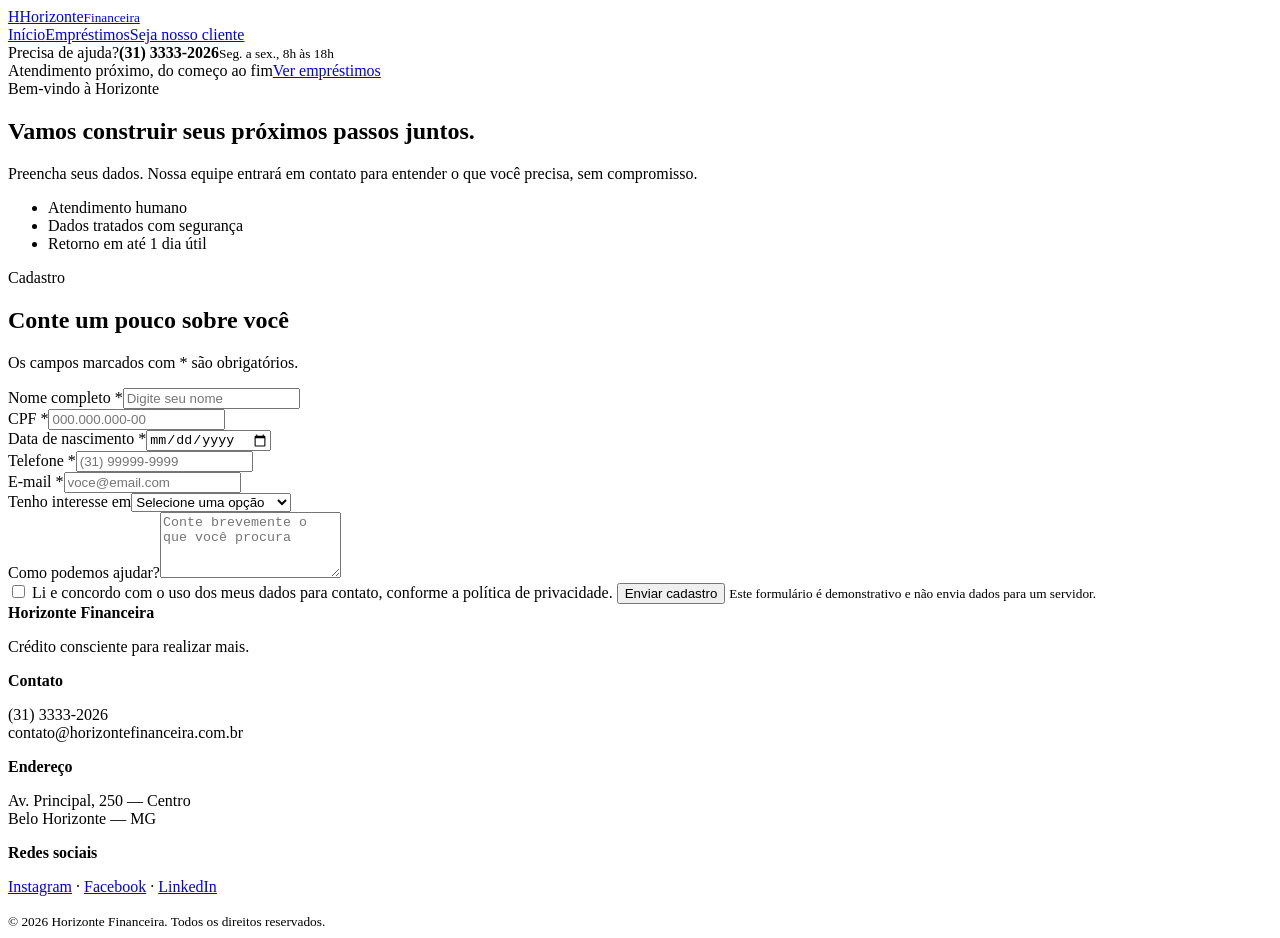
==== cliente.html @ 964c36ff "feat: cria página de cadastro de cliente" ====
<!DOCTYPE html>
<html lang="pt-BR">
<head>
  <meta charset="UTF-8">
  <meta name="viewport" content="width=device-width, initial-scale=1.0">
  <meta name="description" content="Cadastre-se para receber atendimento da Horizonte Financeira.">
  <title>Horizonte Financeira | Seja nosso cliente</title>
  <link rel="stylesheet" href="css/style.css">
</head>
<body>
  <aside class="sidebar">
    <a class="logo" href="index.html"><span class="logo-mark">H</span><span>Horizonte<small>Financeira</small></span></a>
    <nav aria-label="Menu principal">
      <a href="index.html">Início</a><a href="emprestimos.html">Empréstimos</a><a class="active" href="cliente.html">Seja nosso cliente</a>
    </nav>
    <div class="sidebar-help"><span>Precisa de ajuda?</span><strong>(31) 3333-2026</strong><small>Seg. a sex., 8h às 18h</small></div>
  </aside>

  <div class="page">
    <header class="topbar"><span>Atendimento próximo, do começo ao fim</span><a class="outline-button" href="emprestimos.html">Ver empréstimos</a></header>
    <main>
      <section class="signup">
        <div class="signup-visual">
          <div class="visual-card">
            <span class="eyebrow light">Bem-vindo à Horizonte</span>
            <h1>Vamos construir seus próximos passos juntos.</h1>
            <p>Preencha seus dados. Nossa equipe entrará em contato para entender o que você precisa, sem compromisso.</p>
            <div class="person-illustration" aria-label="Ilustração de atendimento financeiro">
              <span class="sun"></span><span class="desk"></span><span class="person"></span><span class="plant"></span>
            </div>
            <ul class="check-list"><li>Atendimento humano</li><li>Dados tratados com segurança</li><li>Retorno em até 1 dia útil</li></ul>
          </div>
        </div>

        <div class="form-area">
          <span class="eyebrow">Cadastro</span><h2>Conte um pouco sobre você</h2><p>Os campos marcados com * são obrigatórios.</p>
          <form class="client-form" action="#" method="post">
            <div class="field full"><label for="nome">Nome completo *</label><input id="nome" name="nome" type="text" placeholder="Digite seu nome" required autocomplete="name"></div>
            <div class="field"><label for="cpf">CPF *</label><input id="cpf" name="cpf" type="text" placeholder="000.000.000-00" required inputmode="numeric"></div>
            <div class="field"><label for="nascimento">Data de nascimento *</label><input id="nascimento" name="nascimento" type="date" required></div>
            <div class="field"><label for="telefone">Telefone *</label><input id="telefone" name="telefone" type="tel" placeholder="(31) 99999-9999" required autocomplete="tel"></div>
            <div class="field"><label for="email">E-mail *</label><input id="email" name="email" type="email" placeholder="voce@email.com" required autocomplete="email"></div>
            <div class="field full"><label for="interesse">Tenho interesse em</label><select id="interesse" name="interesse"><option value="">Selecione uma opção</option><option>Empréstimo pessoal</option><option>Crédito consignado</option><option>Organização financeira</option></select></div>
            <div class="field full"><label for="mensagem">Como podemos ajudar?</label><textarea id="mensagem" name="mensagem" rows="4" placeholder="Conte brevemente o que você procura"></textarea></div>
            <label class="consent full"><input type="checkbox" required> <span>Li e concordo com o uso dos meus dados para contato, conforme a política de privacidade.</span></label>
            <button class="button full-button full" type="submit">Enviar cadastro</button>
            <small class="form-note full">Este formulário é demonstrativo e não envia dados para um servidor.</small>
          </form>
        </div>
      </section>
    </main>
    <footer>
      <div><strong>Horizonte Financeira</strong><p>Crédito consciente para realizar mais.</p></div>
      <div><strong>Contato</strong><p>(31) 3333-2026<br>contato@horizontefinanceira.com.br</p></div>
      <div><strong>Endereço</strong><p>Av. Principal, 250 — Centro<br>Belo Horizonte — MG</p></div>
      <div><strong>Redes sociais</strong><p><a href="#">Instagram</a> · <a href="#">Facebook</a> · <a href="#">LinkedIn</a></p></div>
      <small>© 2026 Horizonte Financeira. Todos os direitos reservados.</small>
    </footer>
  </div>
</body>
</html>
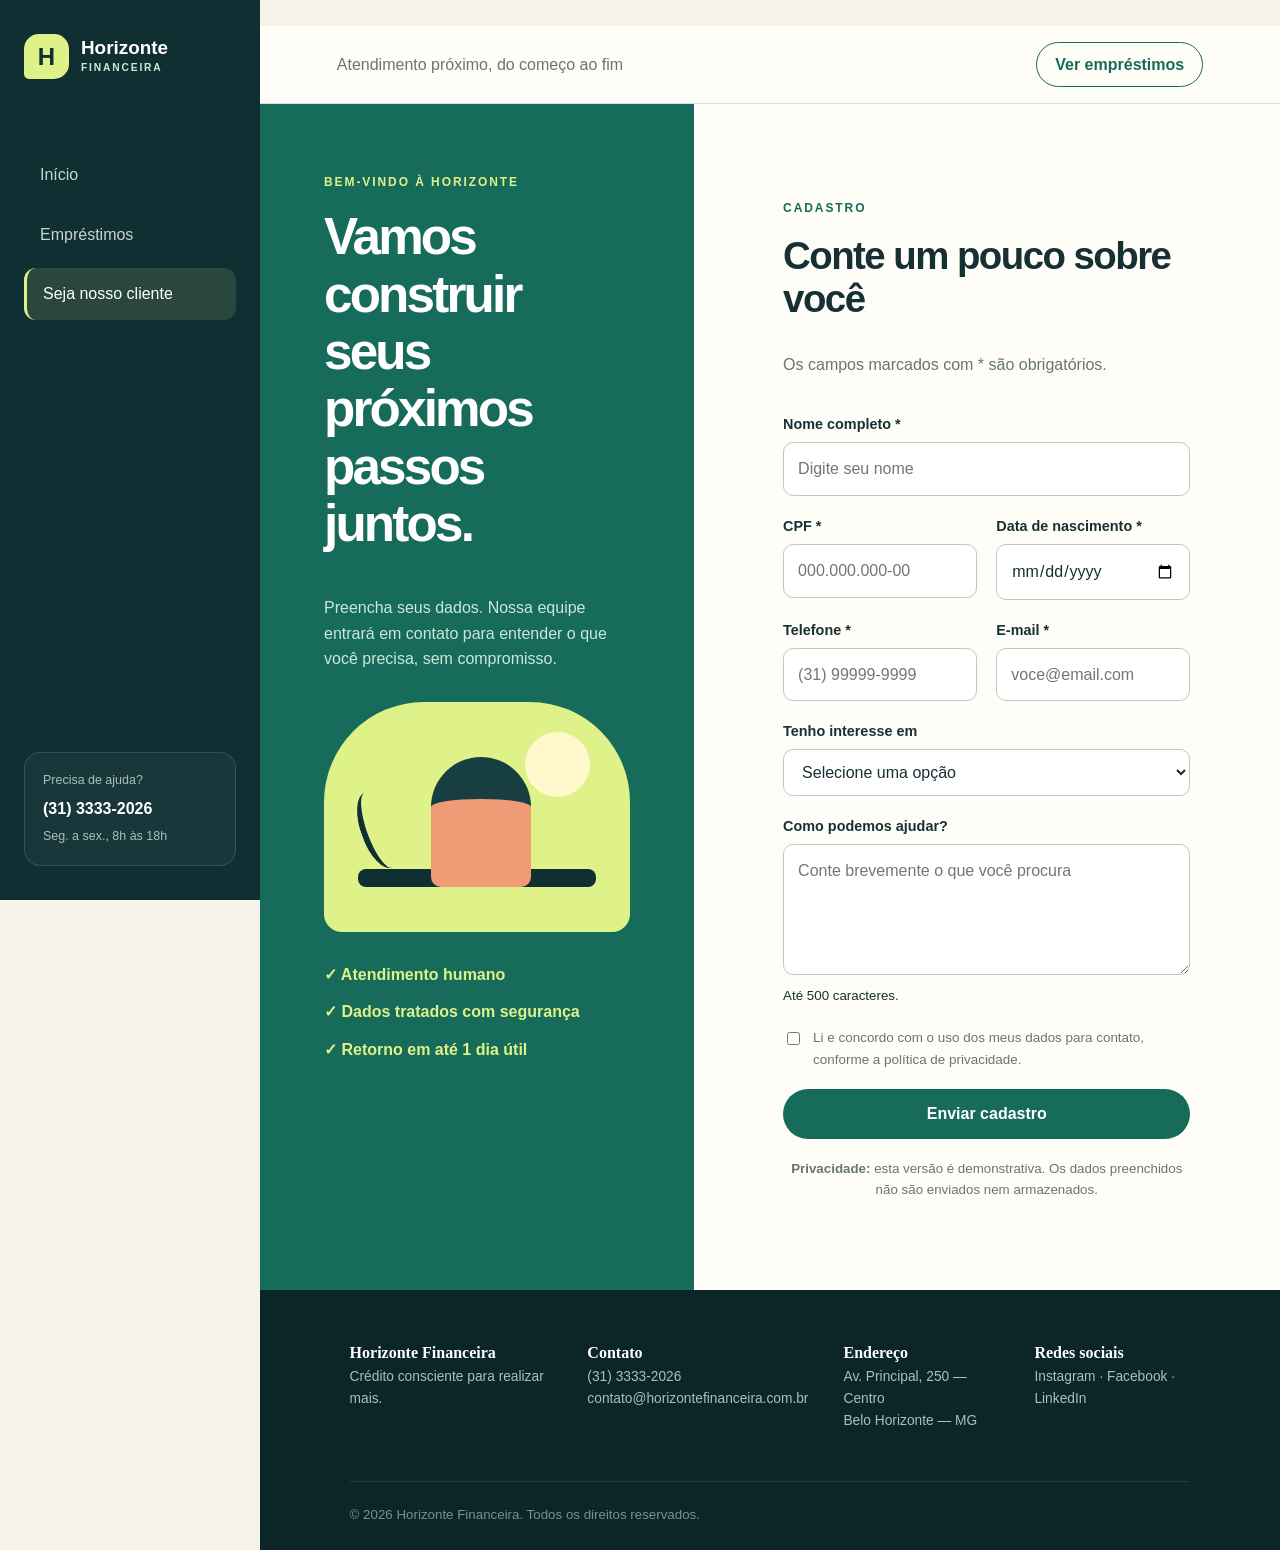
==== commit a17d8692: "refactor: melhora validação e privacidade do cadastro" ====
--- a/cliente.html
+++ b/cliente.html
@@ -3,22 +3,25 @@
 <head>
   <meta charset="UTF-8">
   <meta name="viewport" content="width=device-width, initial-scale=1.0">
+  <meta name="referrer" content="strict-origin-when-cross-origin">
+  <meta http-equiv="Content-Security-Policy" content="default-src 'self'; style-src 'self'; img-src 'self' data:; font-src 'self'; object-src 'none'; base-uri 'self'; form-action 'self'; frame-ancestors 'none'; upgrade-insecure-requests">
   <meta name="description" content="Cadastre-se para receber atendimento da Horizonte Financeira.">
   <title>Horizonte Financeira | Seja nosso cliente</title>
   <link rel="stylesheet" href="css/style.css">
 </head>
 <body>
+  <a class="skip-link" href="#conteudo">Pular para o conteúdo</a>
   <aside class="sidebar">
     <a class="logo" href="index.html"><span class="logo-mark">H</span><span>Horizonte<small>Financeira</small></span></a>
     <nav aria-label="Menu principal">
-      <a href="index.html">Início</a><a href="emprestimos.html">Empréstimos</a><a class="active" href="cliente.html">Seja nosso cliente</a>
+      <a href="index.html">Início</a><a href="emprestimos.html">Empréstimos</a><a class="active" href="cliente.html" aria-current="page">Seja nosso cliente</a>
     </nav>
     <div class="sidebar-help"><span>Precisa de ajuda?</span><strong>(31) 3333-2026</strong><small>Seg. a sex., 8h às 18h</small></div>
   </aside>
 
   <div class="page">
     <header class="topbar"><span>Atendimento próximo, do começo ao fim</span><a class="outline-button" href="emprestimos.html">Ver empréstimos</a></header>
-    <main>
+    <main id="conteudo">
       <section class="signup">
         <div class="signup-visual">
           <div class="visual-card">
@@ -36,15 +39,15 @@
           <span class="eyebrow">Cadastro</span><h2>Conte um pouco sobre você</h2><p>Os campos marcados com * são obrigatórios.</p>
           <form class="client-form" action="#" method="post">
             <div class="field full"><label for="nome">Nome completo *</label><input id="nome" name="nome" type="text" placeholder="Digite seu nome" required autocomplete="name"></div>
-            <div class="field"><label for="cpf">CPF *</label><input id="cpf" name="cpf" type="text" placeholder="000.000.000-00" required inputmode="numeric"></div>
+            <div class="field"><label for="cpf">CPF *</label><input id="cpf" name="cpf" type="text" placeholder="000.000.000-00" required inputmode="numeric" autocomplete="off" maxlength="14" pattern="\d{3}\.\d{3}\.\d{3}-\d{2}" title="Informe o CPF no formato 000.000.000-00"></div>
             <div class="field"><label for="nascimento">Data de nascimento *</label><input id="nascimento" name="nascimento" type="date" required></div>
-            <div class="field"><label for="telefone">Telefone *</label><input id="telefone" name="telefone" type="tel" placeholder="(31) 99999-9999" required autocomplete="tel"></div>
+            <div class="field"><label for="telefone">Telefone *</label><input id="telefone" name="telefone" type="tel" placeholder="(31) 99999-9999" required autocomplete="tel" inputmode="tel" maxlength="15" pattern="\(\d{2}\)\s?\d{4,5}-\d{4}" title="Informe o telefone com DDD"></div>
             <div class="field"><label for="email">E-mail *</label><input id="email" name="email" type="email" placeholder="voce@email.com" required autocomplete="email"></div>
-            <div class="field full"><label for="interesse">Tenho interesse em</label><select id="interesse" name="interesse"><option value="">Selecione uma opção</option><option>Empréstimo pessoal</option><option>Crédito consignado</option><option>Organização financeira</option></select></div>
-            <div class="field full"><label for="mensagem">Como podemos ajudar?</label><textarea id="mensagem" name="mensagem" rows="4" placeholder="Conte brevemente o que você procura"></textarea></div>
+            <div class="field full"><label for="interesse">Tenho interesse em</label><select id="interesse" name="interesse"><option value="" selected disabled>Selecione uma opção</option><option>Empréstimo pessoal</option><option>Crédito consignado</option><option>Organização financeira</option></select></div>
+            <div class="field full"><label for="mensagem">Como podemos ajudar?</label><textarea id="mensagem" name="mensagem" rows="4" maxlength="500" placeholder="Conte brevemente o que você procura"></textarea><small class="helper-text">Até 500 caracteres.</small></div>
             <label class="consent full"><input type="checkbox" required> <span>Li e concordo com o uso dos meus dados para contato, conforme a política de privacidade.</span></label>
             <button class="button full-button full" type="submit">Enviar cadastro</button>
-            <small class="form-note full">Este formulário é demonstrativo e não envia dados para um servidor.</small>
+            <small class="form-note full"><strong>Privacidade:</strong> esta versão é demonstrativa. Os dados preenchidos não são enviados nem armazenados.</small>
           </form>
         </div>
       </section>
@@ -53,7 +56,7 @@
       <div><strong>Horizonte Financeira</strong><p>Crédito consciente para realizar mais.</p></div>
       <div><strong>Contato</strong><p>(31) 3333-2026<br>contato@horizontefinanceira.com.br</p></div>
       <div><strong>Endereço</strong><p>Av. Principal, 250 — Centro<br>Belo Horizonte — MG</p></div>
-      <div><strong>Redes sociais</strong><p><a href="#">Instagram</a> · <a href="#">Facebook</a> · <a href="#">LinkedIn</a></p></div>
+      <div><strong>Redes sociais</strong><p><span>Instagram</span> · <span>Facebook</span> · <span>LinkedIn</span></p></div>
       <small>© 2026 Horizonte Financeira. Todos os direitos reservados.</small>
     </footer>
   </div>
--- a/css/style.css
+++ b/css/style.css
@@ -0,0 +1,157 @@
+@import url('https://fonts.googleapis.com/css2?family=DM+Sans:wght@400;500;600;700&family=Manrope:wght@600;700;800&display=swap');
+
+:root {
+  --navy: #102f32;
+  --navy-2: #173f42;
+  --green: #176b5b;
+  --mint: #cce8da;
+  --lime: #dff28a;
+  --cream: #f6f3eb;
+  --paper: #fffdf8;
+  --ink: #173033;
+  --muted: #667675;
+  --line: #d8ded9;
+  --shadow: 0 18px 50px rgba(16, 47, 50, .12);
+  --radius: 22px;
+}
+
+* { box-sizing: border-box; }
+html { scroll-behavior: smooth; }
+body { margin: 0; background: var(--cream); color: var(--ink); font-family: "DM Sans", Arial, sans-serif; line-height: 1.6; }
+a { color: inherit; text-decoration: none; }
+h1, h2, h3, p { margin-top: 0; }
+h1, h2, h3 { font-family: "Manrope", Arial, sans-serif; line-height: 1.12; }
+h1 { font-size: clamp(2.6rem, 5vw, 5.2rem); letter-spacing: -.055em; }
+h2 { font-size: clamp(2rem, 3vw, 3.2rem); letter-spacing: -.04em; }
+h3 { font-size: 1.3rem; }
+button, input, select, textarea { font: inherit; }
+
+.sidebar {
+  position: fixed; inset: 0 auto 0 0; width: 260px; z-index: 10;
+  display: flex; flex-direction: column; padding: 34px 24px; color: white;
+  background: var(--navy);
+}
+.logo { display: flex; align-items: center; gap: 12px; font: 800 1.18rem/1 "Manrope", sans-serif; margin-bottom: 70px; }
+.logo small { display: block; margin-top: 5px; color: var(--mint); font: 600 .64rem/1 "DM Sans", sans-serif; letter-spacing: .18em; text-transform: uppercase; }
+.logo-mark { display: grid; place-items: center; width: 45px; height: 45px; background: var(--lime); color: var(--navy); border-radius: 15px 15px 15px 5px; font-size: 1.5rem; }
+.sidebar nav { display: grid; gap: 8px; }
+.sidebar nav a { padding: 13px 16px; border-radius: 12px; color: #c7d5d2; transition: .2s; }
+.sidebar nav a:hover, .sidebar nav a.active { background: rgba(223,242,138,.12); color: white; }
+.sidebar nav a.active { border-left: 3px solid var(--lime); }
+.sidebar-help { margin-top: auto; padding: 18px; border: 1px solid rgba(255,255,255,.12); border-radius: 16px; background: rgba(255,255,255,.04); }
+.sidebar-help span, .sidebar-help small { display: block; color: #a9c0bb; font-size: .78rem; }
+.sidebar-help strong { display: block; margin: 5px 0; }
+
+.page { margin-left: 260px; min-height: 100vh; }
+.topbar { min-height: 76px; padding: 16px 6vw; display: flex; align-items: center; justify-content: space-between; gap: 20px; background: var(--paper); border-bottom: 1px solid var(--line); color: var(--muted); }
+.outline-button { padding: 9px 18px; border: 1px solid var(--green); border-radius: 999px; color: var(--green); font-weight: 700; }
+.button { display: inline-flex; justify-content: center; align-items: center; min-height: 50px; padding: 0 24px; border: 0; border-radius: 999px; cursor: pointer; background: var(--green); color: white; font-weight: 700; transition: transform .2s, box-shadow .2s; }
+.button:hover { transform: translateY(-2px); box-shadow: 0 10px 25px rgba(23,107,91,.2); }
+.button-light { background: var(--lime); color: var(--navy); }
+.text-link { color: var(--green); font-weight: 700; }
+.eyebrow { display: inline-block; margin-bottom: 16px; color: var(--green); font-size: .75rem; font-weight: 800; letter-spacing: .16em; text-transform: uppercase; }
+.eyebrow.light { color: var(--lime); }
+.tag { display: inline-block; padding: 5px 10px; border-radius: 999px; background: var(--lime); color: var(--navy); font-size: .72rem; font-weight: 800; text-transform: uppercase; }
+.tag-light { background: rgba(255,255,255,.12); color: var(--lime); }
+.section { padding: 100px 7vw; }
+
+.hero { min-height: calc(100vh - 76px); padding: 8vw 7vw; display: grid; grid-template-columns: 1.4fr .7fr; gap: 7vw; align-items: center; background: linear-gradient(120deg, var(--paper) 0 64%, var(--mint) 64%); }
+.hero-content { max-width: 770px; }
+.hero h1 { max-width: 720px; margin-bottom: 24px; }
+.hero p { max-width: 620px; color: var(--muted); font-size: 1.14rem; }
+.actions { display: flex; align-items: center; gap: 25px; margin: 34px 0; }
+.trust-row { display: flex; flex-wrap: wrap; gap: 20px; color: var(--green); font-size: .88rem; font-weight: 600; }
+.offer-card { position: relative; padding: 34px; border-radius: 30px 30px 30px 8px; background: var(--navy); color: white; box-shadow: var(--shadow); transform: rotate(2deg); }
+.offer-card .offer-icon { margin: 45px 0 24px; color: var(--lime); font: 800 5rem/1 "Manrope"; }
+.offer-card p { margin-bottom: 4px; color: var(--mint); }
+.offer-card strong { display: block; font: 700 1.7rem "Manrope"; }
+.offer-card > span:not(.tag) { display: block; margin: 8px 0 28px; color: #a9c0bb; }
+.offer-card a { border-bottom: 1px solid var(--lime); color: var(--lime); font-weight: 700; }
+
+.section-heading { display: flex; justify-content: space-between; align-items: end; gap: 50px; margin-bottom: 45px; }
+.section-heading h2 { margin-bottom: 0; }
+.section-heading > p { max-width: 480px; color: var(--muted); }
+.card-grid { display: grid; grid-template-columns: repeat(3, 1fr); gap: 22px; }
+.service-card { position: relative; min-height: 340px; padding: 32px; border: 1px solid var(--line); border-radius: var(--radius); background: var(--paper); }
+.service-card.featured { background: var(--mint); border-color: transparent; transform: translateY(-12px); }
+.card-number { position: absolute; right: 25px; top: 20px; color: #a9b8b4; font: 700 .8rem "Manrope"; }
+.service-icon { display: grid; place-items: center; width: 56px; height: 56px; margin-bottom: 55px; border-radius: 18px; background: var(--navy); color: var(--lime); font-weight: 800; }
+.service-card p { min-height: 76px; color: var(--muted); }
+.service-card a { color: var(--green); font-weight: 700; }
+.cta-strip { margin: 0 7vw 90px; padding: 50px; display: flex; justify-content: space-between; align-items: center; gap: 30px; border-radius: 30px 30px 8px; background: var(--green); color: white; }
+.cta-strip h2 { margin-bottom: 0; font-size: clamp(1.7rem, 3vw, 2.7rem); }
+.cta-strip p { margin: 8px 0 0; color: var(--mint); }
+
+.page-hero { padding: 100px 7vw 85px; background: var(--paper); }
+.page-hero h1 { max-width: 900px; font-size: clamp(2.7rem, 5vw, 4.8rem); }
+.page-hero p { max-width: 700px; color: var(--muted); font-size: 1.1rem; }
+.loan-options { display: grid; grid-template-columns: 1fr 1fr; gap: 25px; }
+.loan-card { min-height: 410px; padding: 40px; display: flex; flex-direction: column; justify-content: space-between; border-radius: var(--radius); background: var(--paper); box-shadow: var(--shadow); }
+.loan-card.dark { background: var(--navy); color: white; }
+.loan-card h2 { margin: 22px 0 15px; font-size: 2.3rem; }
+.loan-card p, .loan-card li { color: var(--muted); }
+.loan-card.dark p, .loan-card.dark li { color: #b9cac6; }
+.loan-card ul { padding-left: 20px; }
+.light-link { color: var(--lime); }
+.simulator { display: grid; grid-template-columns: .8fr 1.2fr; gap: 8vw; align-items: center; background: var(--mint); }
+.simulator-copy p { color: #536b67; }
+.notice { margin-top: 28px; padding: 15px; border-left: 3px solid var(--green); background: rgba(255,255,255,.5); font-size: .88rem; }
+.simulator-box { padding: 36px; border-radius: var(--radius); background: var(--paper); box-shadow: var(--shadow); }
+.simulator-box label { display: block; margin: 17px 0 7px; font-weight: 700; }
+select, input, textarea { width: 100%; padding: 13px 14px; border: 1px solid #bdc9c5; border-radius: 10px; background: white; color: var(--ink); outline: none; }
+select:focus, input:focus, textarea:focus { border-color: var(--green); box-shadow: 0 0 0 3px rgba(23,107,91,.12); }
+input[type="range"] { padding: 0; accent-color: var(--green); }
+.range-labels { display: flex; justify-content: space-between; align-items: baseline; margin-bottom: 10px; }
+.range-labels strong { font-size: 1.4rem; }.range-labels span { color: var(--muted); font-size: .75rem; }
+.result { margin: 25px 0; padding: 22px; border-radius: 15px; background: var(--navy); color: white; }
+.result span, .result small { display: block; color: #acc2bd; }.result strong { display: block; color: var(--lime); font: 800 2rem "Manrope"; }
+.full-button { width: 100%; }
+.faq-list { max-width: 900px; }
+details { border-top: 1px solid var(--line); }
+details:last-child { border-bottom: 1px solid var(--line); }
+summary { padding: 22px 5px; cursor: pointer; list-style: none; font-weight: 700; }
+summary::after { content: "+"; float: right; color: var(--green); font-size: 1.4rem; }
+details[open] summary::after { content: "−"; }
+details p { padding: 0 35px 22px 5px; color: var(--muted); }
+
+.signup { display: grid; grid-template-columns: .85fr 1.15fr; min-height: calc(100vh - 76px); }
+.signup-visual { padding: 5vw; background: var(--green); color: white; }
+.visual-card { position: sticky; top: 110px; }
+.signup-visual h1 { font-size: clamp(2.4rem, 4vw, 4rem); }
+.signup-visual p { color: var(--mint); }
+.person-illustration { position: relative; height: 230px; margin: 30px 0; overflow: hidden; border-radius: 100px 100px 18px 18px; background: var(--lime); }
+.sun { position: absolute; width: 65px; height: 65px; top: 30px; right: 40px; border-radius: 50%; background: #fff8cc; }
+.desk { position: absolute; width: 78%; height: 18px; left: 11%; bottom: 45px; background: var(--navy); border-radius: 8px; }
+.person { position: absolute; width: 100px; height: 130px; left: 35%; bottom: 45px; border-radius: 50px 50px 10px 10px; background: #ef9c76; border-top: 42px solid var(--navy-2); }
+.plant { position: absolute; width: 35px; height: 80px; left: 12%; bottom: 62px; border-left: 6px solid var(--navy); border-radius: 50%; transform: rotate(-20deg); }
+.check-list { display: flex; flex-wrap: wrap; gap: 12px 28px; padding: 0; list-style: none; color: var(--lime); font-weight: 600; }
+.check-list li::before { content: "✓ "; }
+.form-area { padding: 7vw; background: var(--paper); }
+.form-area > p { color: var(--muted); }
+.client-form { display: grid; grid-template-columns: 1fr 1fr; gap: 19px; margin-top: 36px; }
+.field label { display: block; margin-bottom: 6px; font-weight: 700; font-size: .9rem; }
+.full { grid-column: 1 / -1; }
+.consent { display: flex; gap: 10px; align-items: flex-start; color: var(--muted); font-size: .84rem; }
+.consent input { width: auto; margin-top: 5px; accent-color: var(--green); }
+.form-note { text-align: center; color: var(--muted); }
+
+footer { padding: 50px 7vw 25px; display: grid; grid-template-columns: 1.3fr repeat(3, 1fr); gap: 35px; background: #0b2528; color: white; }
+footer strong { font-family: "Manrope"; }
+footer p, footer a { color: #a9c0bb; font-size: .86rem; }
+footer small { grid-column: 1 / -1; padding-top: 22px; border-top: 1px solid rgba(255,255,255,.1); color: #79928d; }
+
+@media (max-width: 980px) {
+  .sidebar { position: static; width: 100%; min-height: auto; padding: 18px 5vw; flex-direction: row; align-items: center; gap: 25px; }
+  .logo { margin: 0 auto 0 0; }.sidebar nav { display: flex; }.sidebar-help { display: none; }
+  .page { margin-left: 0; }.hero { grid-template-columns: 1fr; background: var(--paper); }.offer-card { max-width: 430px; transform: none; }
+  .card-grid { grid-template-columns: 1fr; }.service-card.featured { transform: none; }
+  .simulator, .signup { grid-template-columns: 1fr; }.visual-card { position: static; }
+  footer { grid-template-columns: 1fr 1fr; }
+}
+@media (max-width: 650px) {
+  .sidebar { align-items: flex-start; flex-direction: column; }.sidebar nav { width: 100%; overflow-x: auto; }.sidebar nav a { white-space: nowrap; padding: 10px; font-size: .85rem; }
+  .topbar { display: none; }.section, .page-hero, .hero, .form-area, .signup-visual { padding: 65px 6vw; }
+  .hero { min-height: auto; }.hero h1 { font-size: 2.7rem; }.actions, .section-heading, .cta-strip { align-items: flex-start; flex-direction: column; }
+  .loan-options { grid-template-columns: 1fr; }.client-form { grid-template-columns: 1fr; }.field, .full { grid-column: 1; }
+  .cta-strip { margin: 0 5vw 60px; padding: 35px; } footer { grid-template-columns: 1fr; } footer small { grid-column: 1; }
+}
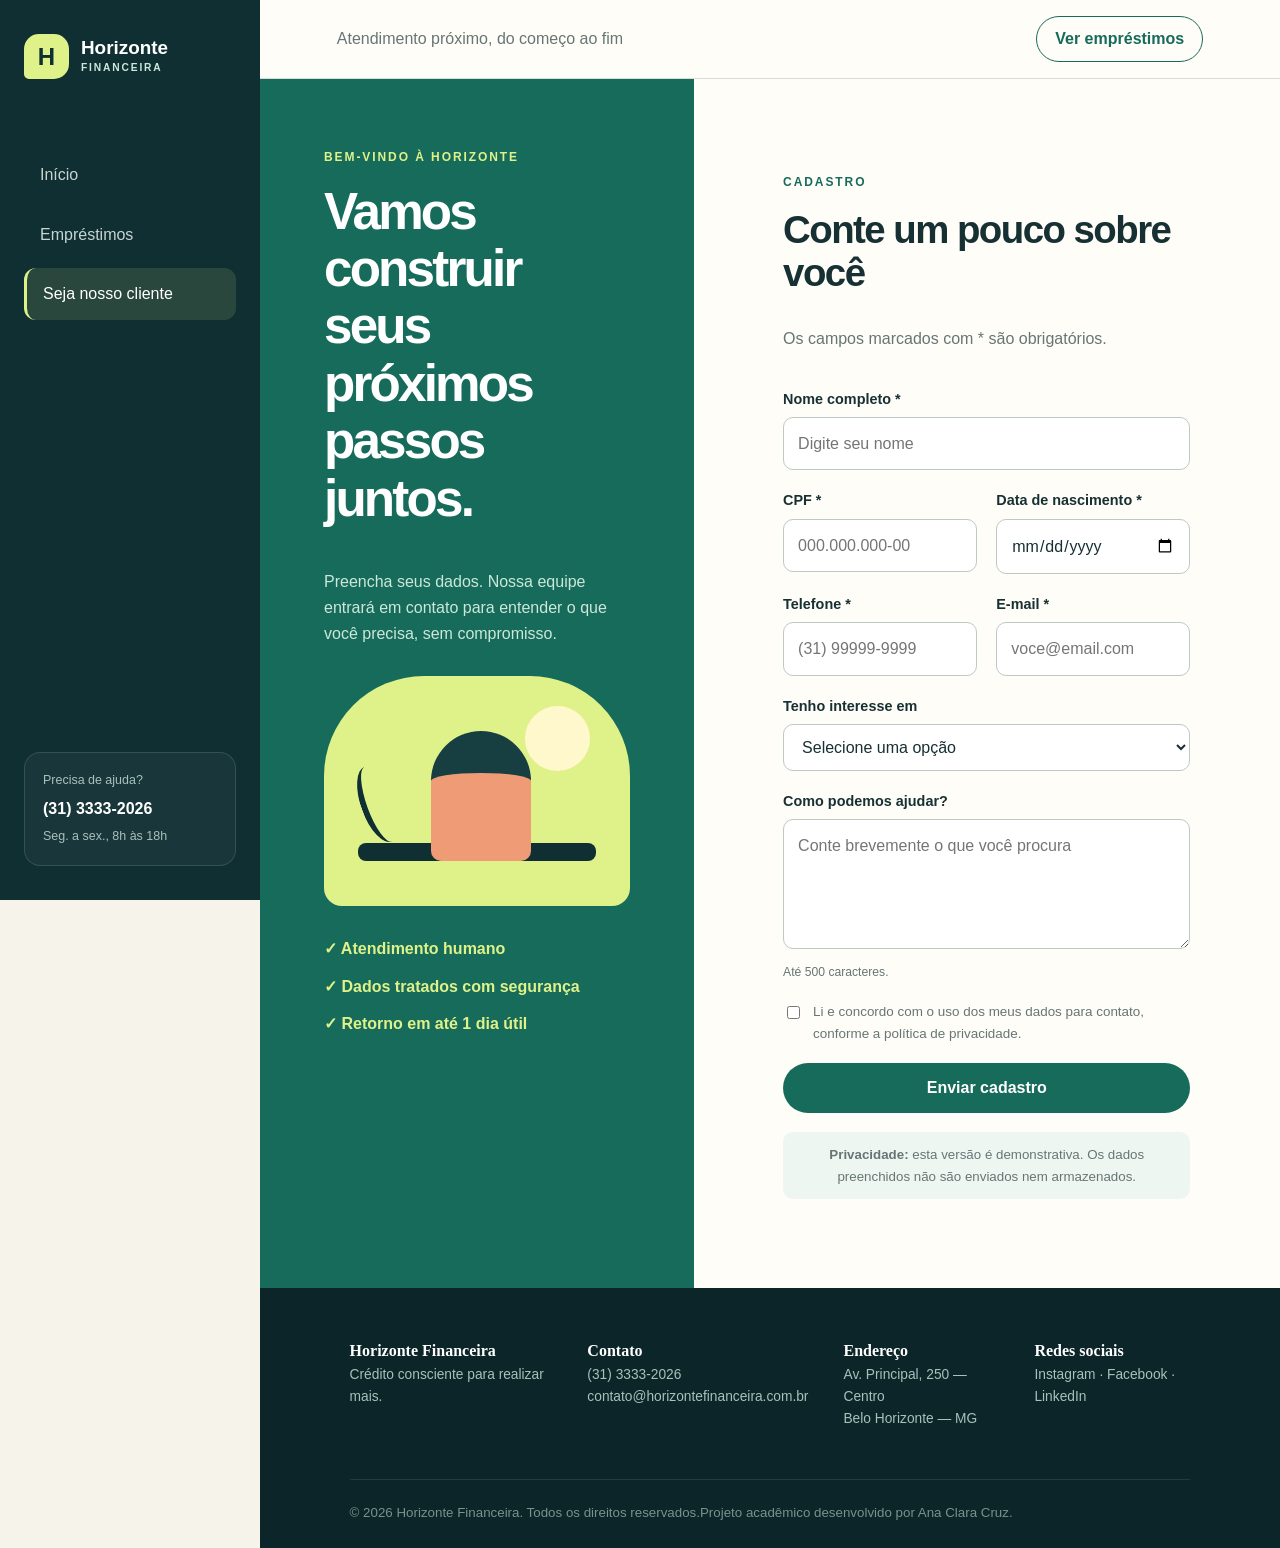
==== commit 8fae5a6e: "refactor: adiociona personalização e melhora identificação" ====
--- a/cliente.html
+++ b/cliente.html
@@ -6,6 +6,8 @@
   <meta name="referrer" content="strict-origin-when-cross-origin">
   <meta http-equiv="Content-Security-Policy" content="default-src 'self'; style-src 'self'; img-src 'self' data:; font-src 'self'; object-src 'none'; base-uri 'self'; form-action 'self'; frame-ancestors 'none'; upgrade-insecure-requests">
   <meta name="description" content="Cadastre-se para receber atendimento da Horizonte Financeira.">
+  <meta name="author" content="Ana Clara Cruz">
+  
   <title>Horizonte Financeira | Seja nosso cliente</title>
   <link rel="stylesheet" href="css/style.css">
 </head>
@@ -57,7 +59,8 @@
       <div><strong>Contato</strong><p>(31) 3333-2026<br>contato@horizontefinanceira.com.br</p></div>
       <div><strong>Endereço</strong><p>Av. Principal, 250 — Centro<br>Belo Horizonte — MG</p></div>
       <div><strong>Redes sociais</strong><p><span>Instagram</span> · <span>Facebook</span> · <span>LinkedIn</span></p></div>
-      <small>© 2026 Horizonte Financeira. Todos os direitos reservados.</small>
+      <small>© 2026 Horizonte Financeira. Todos os direitos reservados.Projeto acadêmico desenvolvido por Ana Clara Cruz.</small>
+      
     </footer>
   </div>
 </body>
--- a/css/style.css
+++ b/css/style.css
@@ -1,5 +1,3 @@
-@import url('https://fonts.googleapis.com/css2?family=DM+Sans:wght@400;500;600;700&family=Manrope:wght@600;700;800&display=swap');
-
 :root {
   --navy: #102f32;
   --navy-2: #173f42;
@@ -17,10 +15,13 @@
 
 * { box-sizing: border-box; }
 html { scroll-behavior: smooth; }
-body { margin: 0; background: var(--cream); color: var(--ink); font-family: "DM Sans", Arial, sans-serif; line-height: 1.6; }
+body { margin: 0; background: var(--cream); color: var(--ink); font-family: Inter, "Segoe UI", Arial, sans-serif; line-height: 1.6; }
 a { color: inherit; text-decoration: none; }
+.skip-link { position: fixed; left: 16px; top: -60px; z-index: 100; padding: 10px 16px; border-radius: 8px; background: var(--lime); color: var(--navy); font-weight: 800; }
+.skip-link:focus { top: 16px; }
+:focus-visible { outline: 3px solid #e3b341; outline-offset: 3px; }
 h1, h2, h3, p { margin-top: 0; }
-h1, h2, h3 { font-family: "Manrope", Arial, sans-serif; line-height: 1.12; }
+h1, h2, h3 { font-family: Inter, "Segoe UI", Arial, sans-serif; line-height: 1.12; }
 h1 { font-size: clamp(2.6rem, 5vw, 5.2rem); letter-spacing: -.055em; }
 h2 { font-size: clamp(2rem, 3vw, 3.2rem); letter-spacing: -.04em; }
 h3 { font-size: 1.3rem; }
@@ -31,8 +32,8 @@
   display: flex; flex-direction: column; padding: 34px 24px; color: white;
   background: var(--navy);
 }
-.logo { display: flex; align-items: center; gap: 12px; font: 800 1.18rem/1 "Manrope", sans-serif; margin-bottom: 70px; }
-.logo small { display: block; margin-top: 5px; color: var(--mint); font: 600 .64rem/1 "DM Sans", sans-serif; letter-spacing: .18em; text-transform: uppercase; }
+.logo { display: flex; align-items: center; gap: 12px; font: 800 1.18rem/1 Inter, "Segoe UI", Arial, sans-serif; margin-bottom: 70px; }
+.logo small { display: block; margin-top: 5px; color: var(--mint); font: 600 .64rem/1 Inter, "Segoe UI", Arial, sans-serif; letter-spacing: .18em; text-transform: uppercase; }
 .logo-mark { display: grid; place-items: center; width: 45px; height: 45px; background: var(--lime); color: var(--navy); border-radius: 15px 15px 15px 5px; font-size: 1.5rem; }
 .sidebar nav { display: grid; gap: 8px; }
 .sidebar nav a { padding: 13px 16px; border-radius: 12px; color: #c7d5d2; transition: .2s; }
@@ -62,9 +63,9 @@
 .actions { display: flex; align-items: center; gap: 25px; margin: 34px 0; }
 .trust-row { display: flex; flex-wrap: wrap; gap: 20px; color: var(--green); font-size: .88rem; font-weight: 600; }
 .offer-card { position: relative; padding: 34px; border-radius: 30px 30px 30px 8px; background: var(--navy); color: white; box-shadow: var(--shadow); transform: rotate(2deg); }
-.offer-card .offer-icon { margin: 45px 0 24px; color: var(--lime); font: 800 5rem/1 "Manrope"; }
+.offer-card .offer-icon { margin: 45px 0 24px; color: var(--lime); font: 800 5rem/1 Inter, "Segoe UI", Arial, sans-serif; }
 .offer-card p { margin-bottom: 4px; color: var(--mint); }
-.offer-card strong { display: block; font: 700 1.7rem "Manrope"; }
+.offer-card strong { display: block; font: 700 1.7rem Inter, "Segoe UI", Arial, sans-serif; }
 .offer-card > span:not(.tag) { display: block; margin: 8px 0 28px; color: #a9c0bb; }
 .offer-card a { border-bottom: 1px solid var(--lime); color: var(--lime); font-weight: 700; }
 
@@ -74,7 +75,7 @@
 .card-grid { display: grid; grid-template-columns: repeat(3, 1fr); gap: 22px; }
 .service-card { position: relative; min-height: 340px; padding: 32px; border: 1px solid var(--line); border-radius: var(--radius); background: var(--paper); }
 .service-card.featured { background: var(--mint); border-color: transparent; transform: translateY(-12px); }
-.card-number { position: absolute; right: 25px; top: 20px; color: #a9b8b4; font: 700 .8rem "Manrope"; }
+.card-number { position: absolute; right: 25px; top: 20px; color: #a9b8b4; font: 700 .8rem Inter, "Segoe UI", Arial, sans-serif; }
 .service-icon { display: grid; place-items: center; width: 56px; height: 56px; margin-bottom: 55px; border-radius: 18px; background: var(--navy); color: var(--lime); font-weight: 800; }
 .service-card p { min-height: 76px; color: var(--muted); }
 .service-card a { color: var(--green); font-weight: 700; }
@@ -104,8 +105,10 @@
 .range-labels { display: flex; justify-content: space-between; align-items: baseline; margin-bottom: 10px; }
 .range-labels strong { font-size: 1.4rem; }.range-labels span { color: var(--muted); font-size: .75rem; }
 .result { margin: 25px 0; padding: 22px; border-radius: 15px; background: var(--navy); color: white; }
-.result span, .result small { display: block; color: #acc2bd; }.result strong { display: block; color: var(--lime); font: 800 2rem "Manrope"; }
+.result span, .result small { display: block; color: #acc2bd; }.result strong { display: block; color: var(--lime); font: 800 2rem Inter, "Segoe UI", Arial, sans-serif; }
 .full-button { width: 100%; }
+.helper-text { display: block; margin-top: 6px; color: var(--muted); font-size: .76rem; }
+.form-note { padding: 12px; border-radius: 10px; background: #eef6f2; }
 .faq-list { max-width: 900px; }
 details { border-top: 1px solid var(--line); }
 details:last-child { border-bottom: 1px solid var(--line); }
@@ -154,4 +157,8 @@
   .hero { min-height: auto; }.hero h1 { font-size: 2.7rem; }.actions, .section-heading, .cta-strip { align-items: flex-start; flex-direction: column; }
   .loan-options { grid-template-columns: 1fr; }.client-form { grid-template-columns: 1fr; }.field, .full { grid-column: 1; }
   .cta-strip { margin: 0 5vw 60px; padding: 35px; } footer { grid-template-columns: 1fr; } footer small { grid-column: 1; }
-}+}
+@media (prefers-reduced-motion: reduce) {
+  html { scroll-behavior: auto; }
+  *, *::before, *::after { transition: none !important; animation: none !important; }
+}
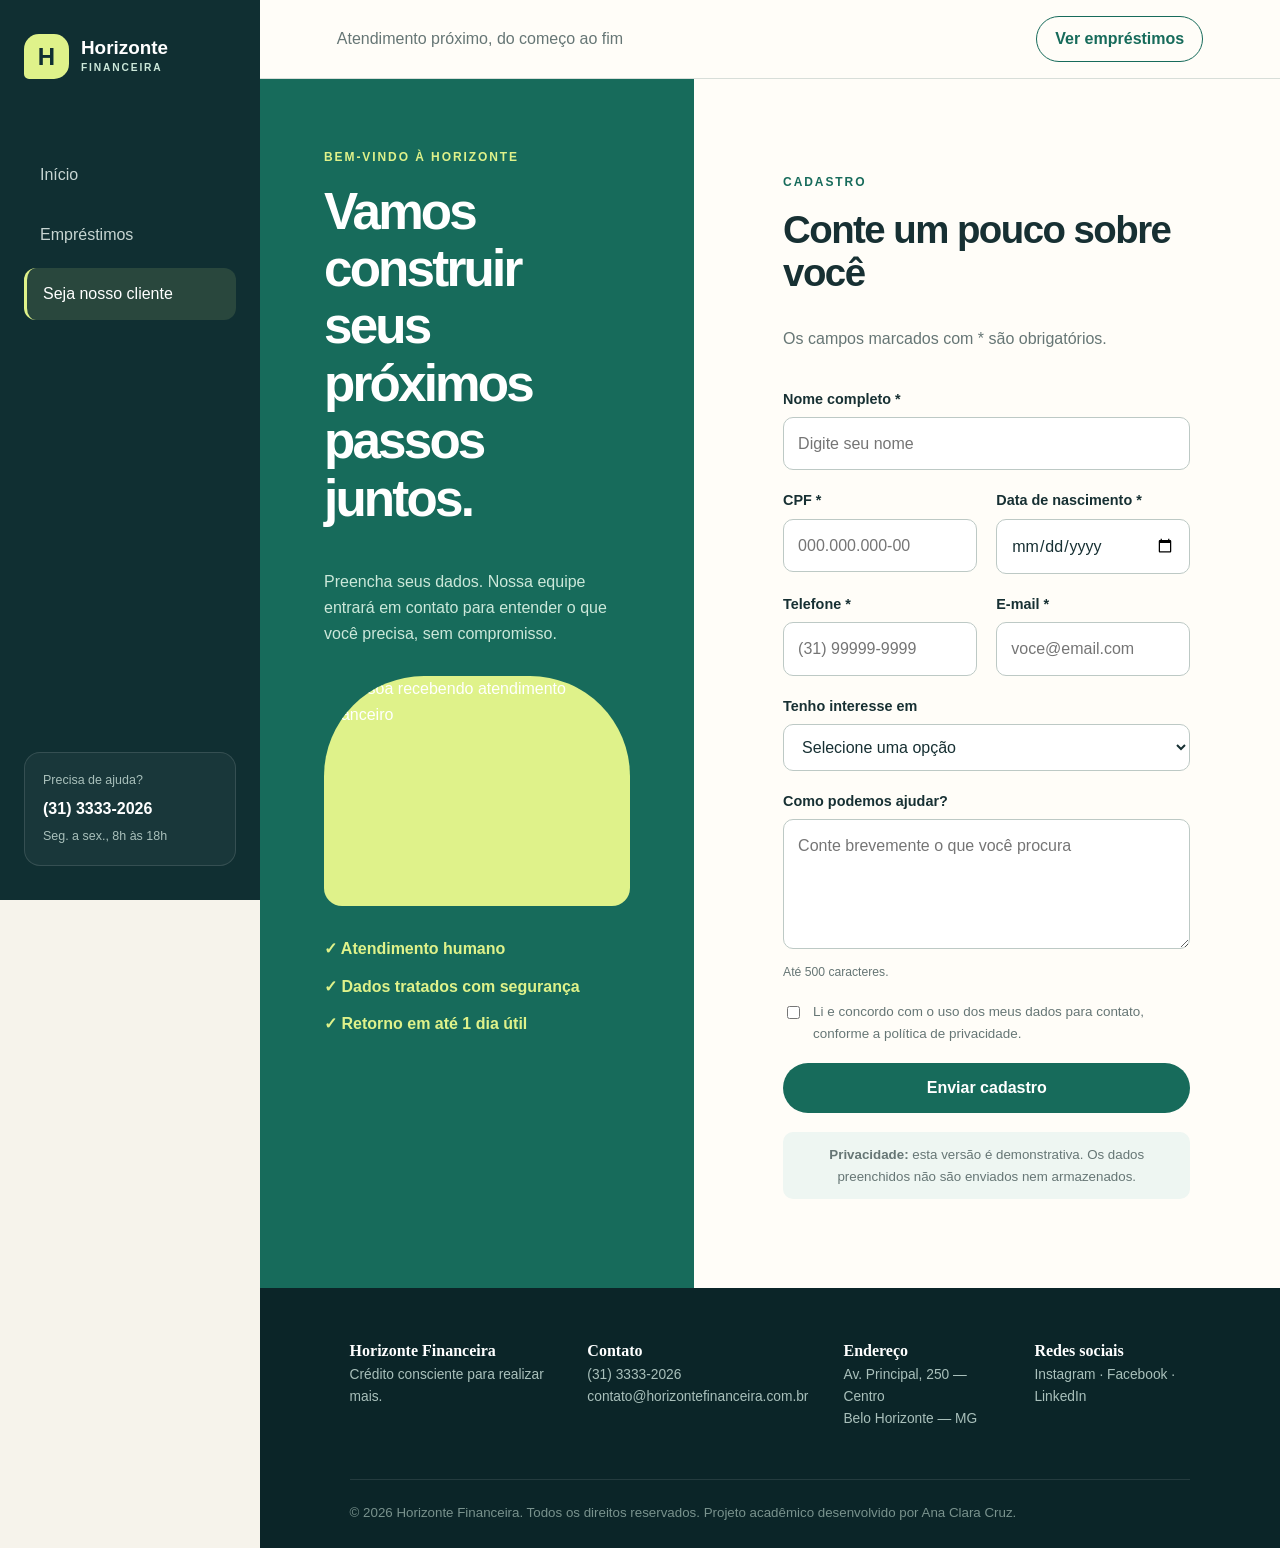
==== commit 69aa6fcd: "Prepara área de imagem real na página de cliente" ====
--- a/cliente.html
+++ b/cliente.html
@@ -10,6 +10,25 @@
   
   <title>Horizonte Financeira | Seja nosso cliente</title>
   <link rel="stylesheet" href="css/style.css">
+  <style>
+    /* Área reservada para a imagem real do projeto */
+    .person-illustration {
+      position: relative;
+      height: 230px;
+      margin: 30px 0;
+      overflow: hidden;
+      border-radius: 100px 100px 18px 18px;
+      background: var(--lime);
+    }
+
+    .person-illustration img {
+      display: block;
+      width: 100%;
+      height: 100%;
+      object-fit: cover;
+      object-position: center;
+    }
+  </style>
 </head>
 <body>
   <a class="skip-link" href="#conteudo">Pular para o conteúdo</a>
@@ -30,8 +49,8 @@
             <span class="eyebrow light">Bem-vindo à Horizonte</span>
             <h1>Vamos construir seus próximos passos juntos.</h1>
             <p>Preencha seus dados. Nossa equipe entrará em contato para entender o que você precisa, sem compromisso.</p>
-            <div class="person-illustration" aria-label="Ilustração de atendimento financeiro">
-              <span class="sun"></span><span class="desk"></span><span class="person"></span><span class="plant"></span>
+            <div class="person-illustration">
+              <img src="img/atendimento-financeiro.jpg" alt="Pessoa recebendo atendimento financeiro">
             </div>
             <ul class="check-list"><li>Atendimento humano</li><li>Dados tratados com segurança</li><li>Retorno em até 1 dia útil</li></ul>
           </div>
@@ -59,7 +78,7 @@
       <div><strong>Contato</strong><p>(31) 3333-2026<br>contato@horizontefinanceira.com.br</p></div>
       <div><strong>Endereço</strong><p>Av. Principal, 250 — Centro<br>Belo Horizonte — MG</p></div>
       <div><strong>Redes sociais</strong><p><span>Instagram</span> · <span>Facebook</span> · <span>LinkedIn</span></p></div>
-      <small>© 2026 Horizonte Financeira. Todos os direitos reservados.Projeto acadêmico desenvolvido por Ana Clara Cruz.</small>
+      <small>© 2026 Horizonte Financeira. Todos os direitos reservados. Projeto acadêmico desenvolvido por Ana Clara Cruz.</small>
       
     </footer>
   </div>
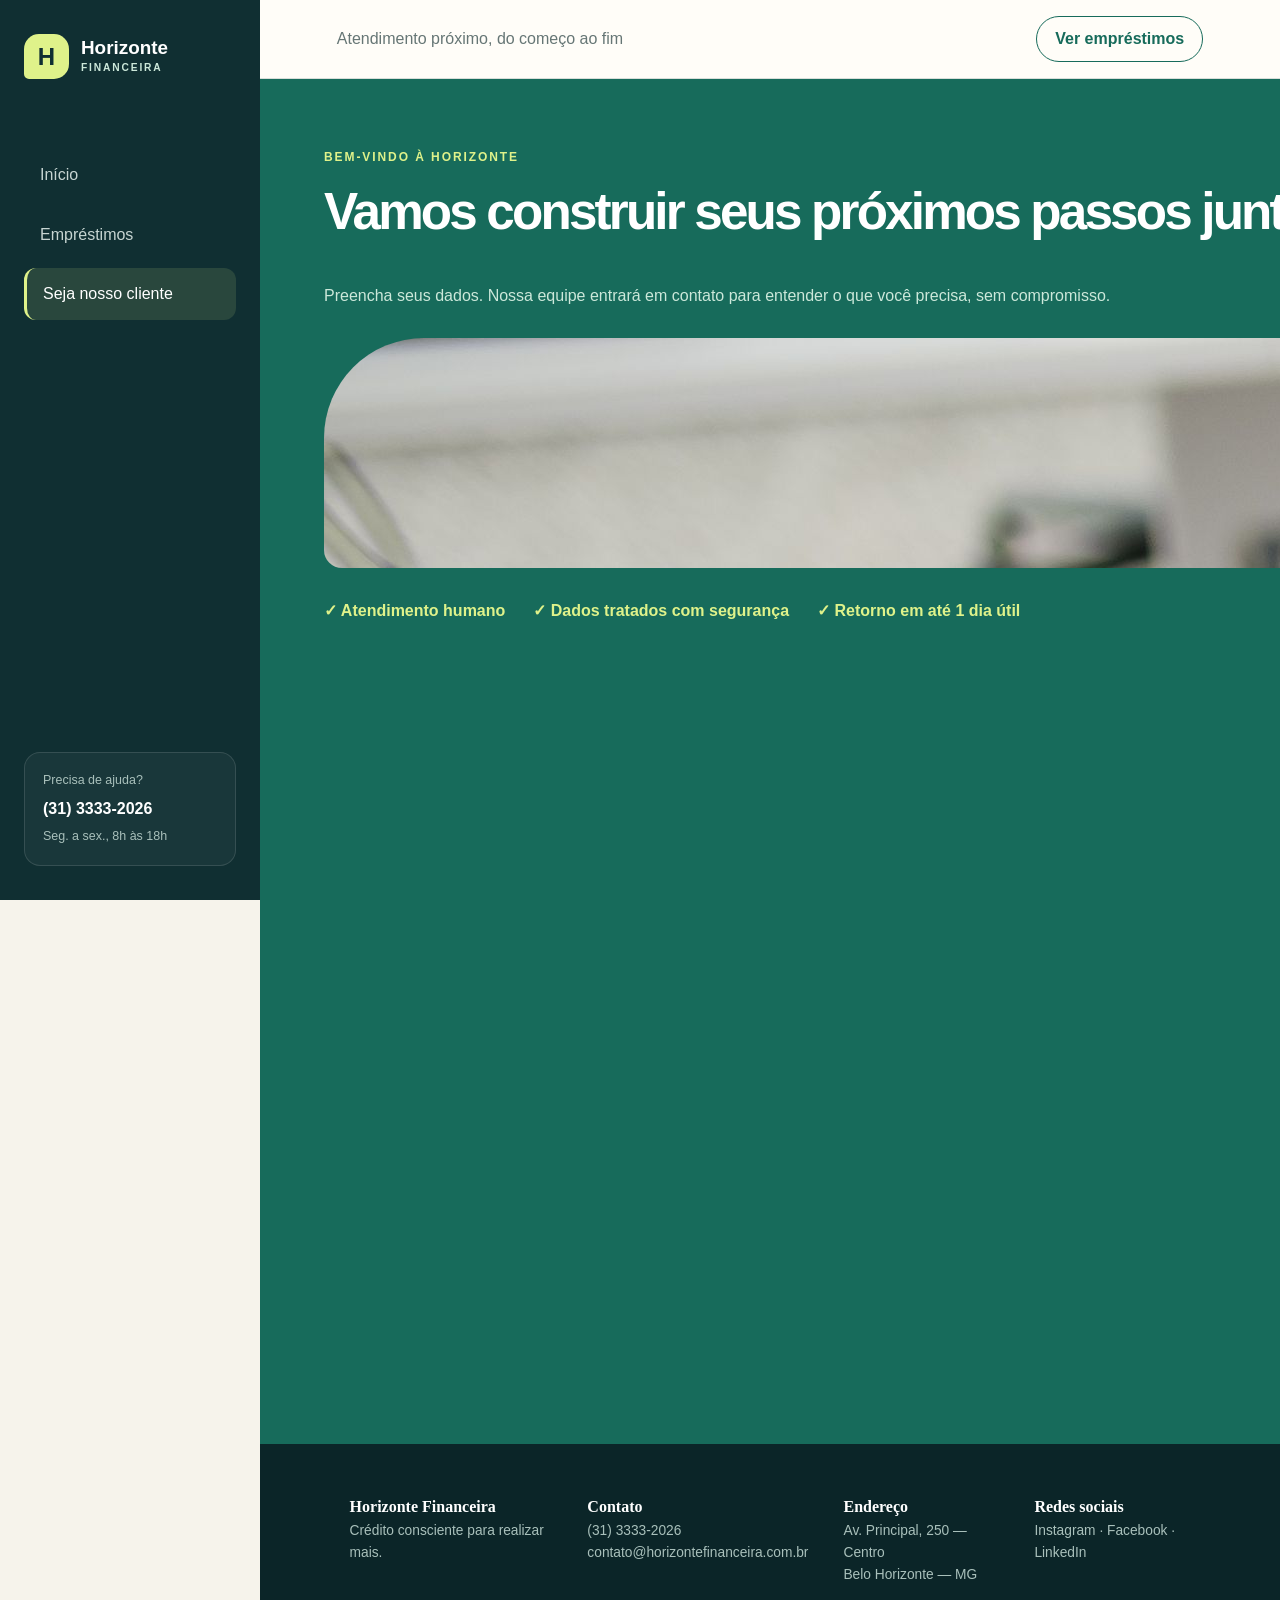
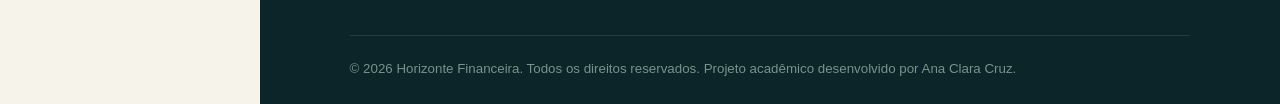
==== commit e80785db: "refactor: teste de imagem e codigo e inserção de imagem" ====
--- a/cliente.html
+++ b/cliente.html
@@ -11,7 +11,7 @@
   <title>Horizonte Financeira | Seja nosso cliente</title>
   <link rel="stylesheet" href="css/style.css">
   <style>
-    /* Área reservada para a imagem real do projeto */
+    
     .person-illustration {
       position: relative;
       height: 230px;
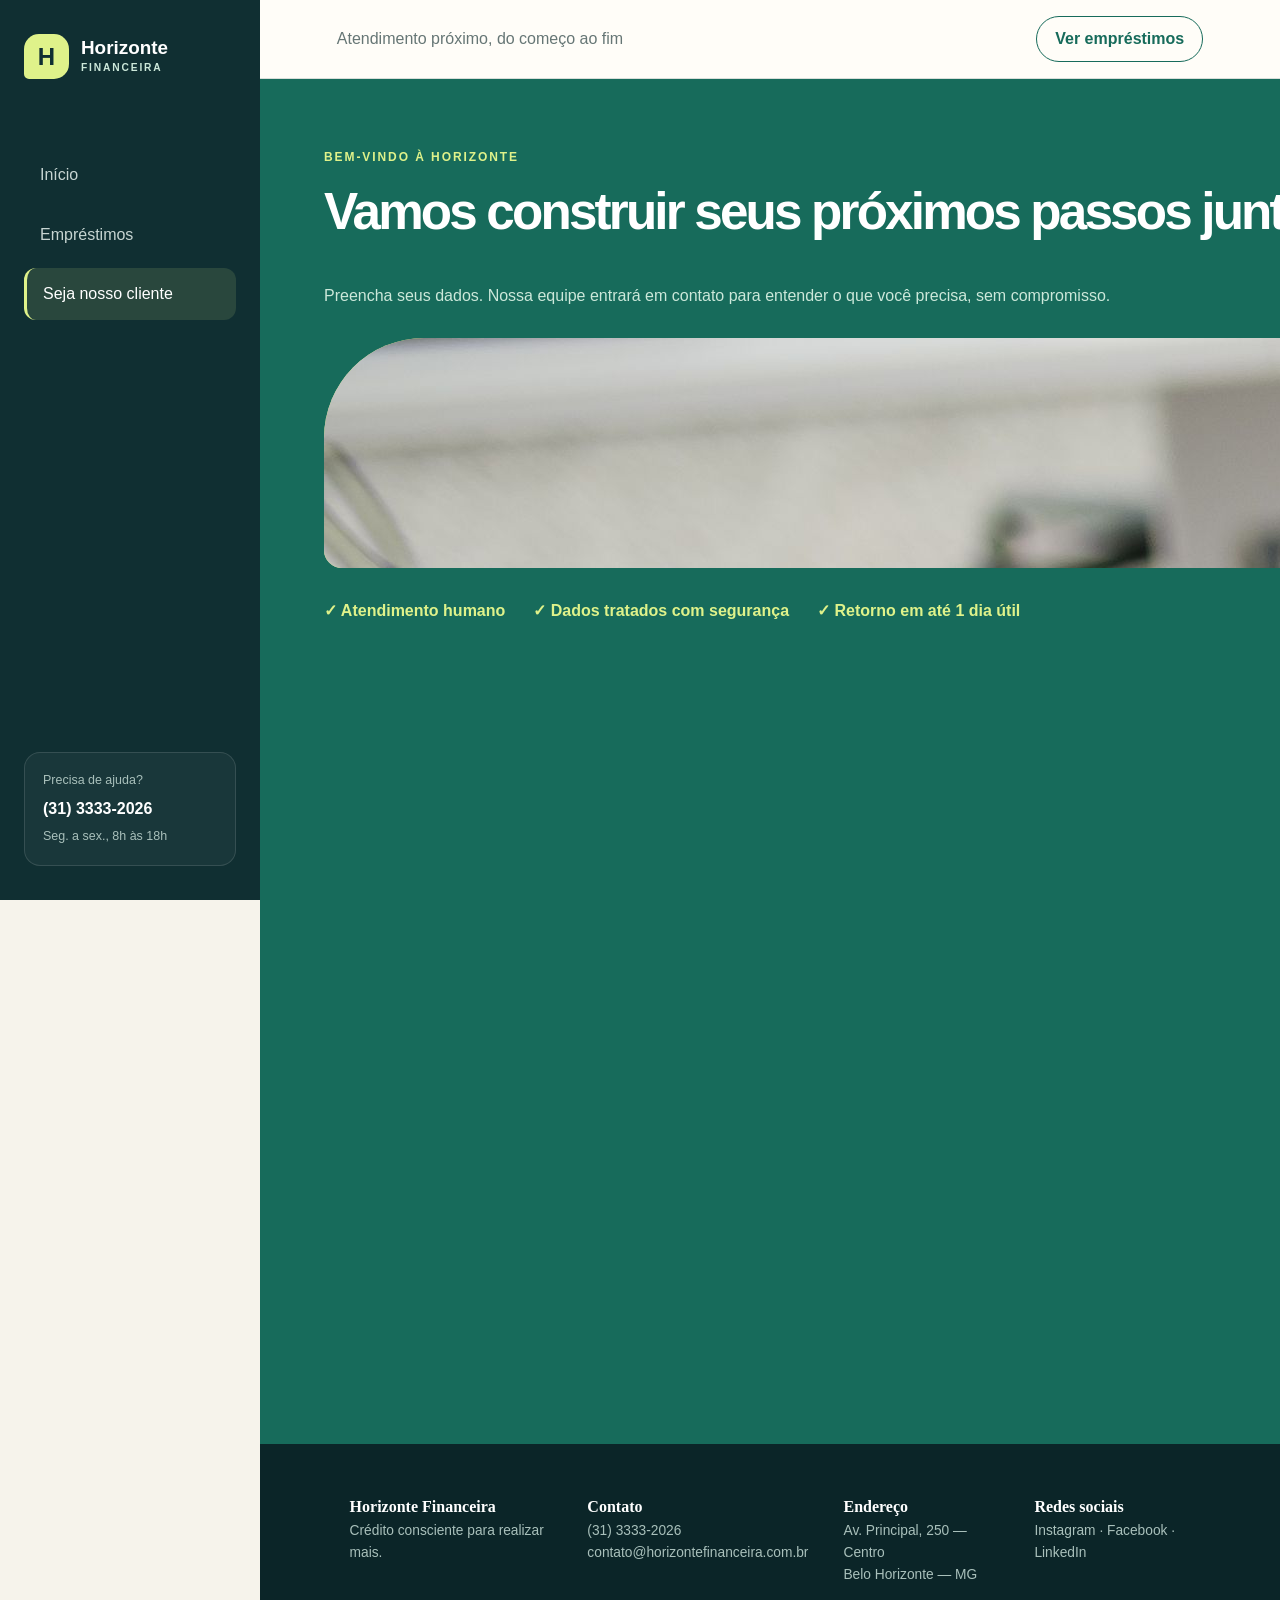
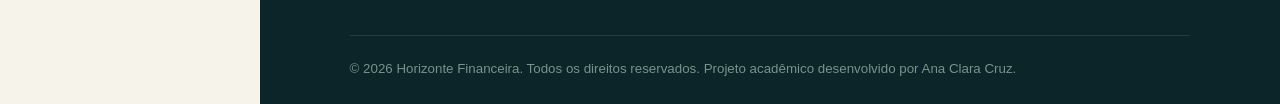
==== commit a3595b0b: "Move image styling from HTML to external CSS" ====
--- a/cliente.html
+++ b/cliente.html
@@ -7,28 +7,9 @@
   <meta http-equiv="Content-Security-Policy" content="default-src 'self'; style-src 'self'; img-src 'self' data:; font-src 'self'; object-src 'none'; base-uri 'self'; form-action 'self'; frame-ancestors 'none'; upgrade-insecure-requests">
   <meta name="description" content="Cadastre-se para receber atendimento da Horizonte Financeira.">
   <meta name="author" content="Ana Clara Cruz">
-  
+
   <title>Horizonte Financeira | Seja nosso cliente</title>
   <link rel="stylesheet" href="css/style.css">
-  <style>
-    
-    .person-illustration {
-      position: relative;
-      height: 230px;
-      margin: 30px 0;
-      overflow: hidden;
-      border-radius: 100px 100px 18px 18px;
-      background: var(--lime);
-    }
-
-    .person-illustration img {
-      display: block;
-      width: 100%;
-      height: 100%;
-      object-fit: cover;
-      object-position: center;
-    }
-  </style>
 </head>
 <body>
   <a class="skip-link" href="#conteudo">Pular para o conteúdo</a>
@@ -79,7 +60,6 @@
       <div><strong>Endereço</strong><p>Av. Principal, 250 — Centro<br>Belo Horizonte — MG</p></div>
       <div><strong>Redes sociais</strong><p><span>Instagram</span> · <span>Facebook</span> · <span>LinkedIn</span></p></div>
       <small>© 2026 Horizonte Financeira. Todos os direitos reservados. Projeto acadêmico desenvolvido por Ana Clara Cruz.</small>
-      
     </footer>
   </div>
 </body>
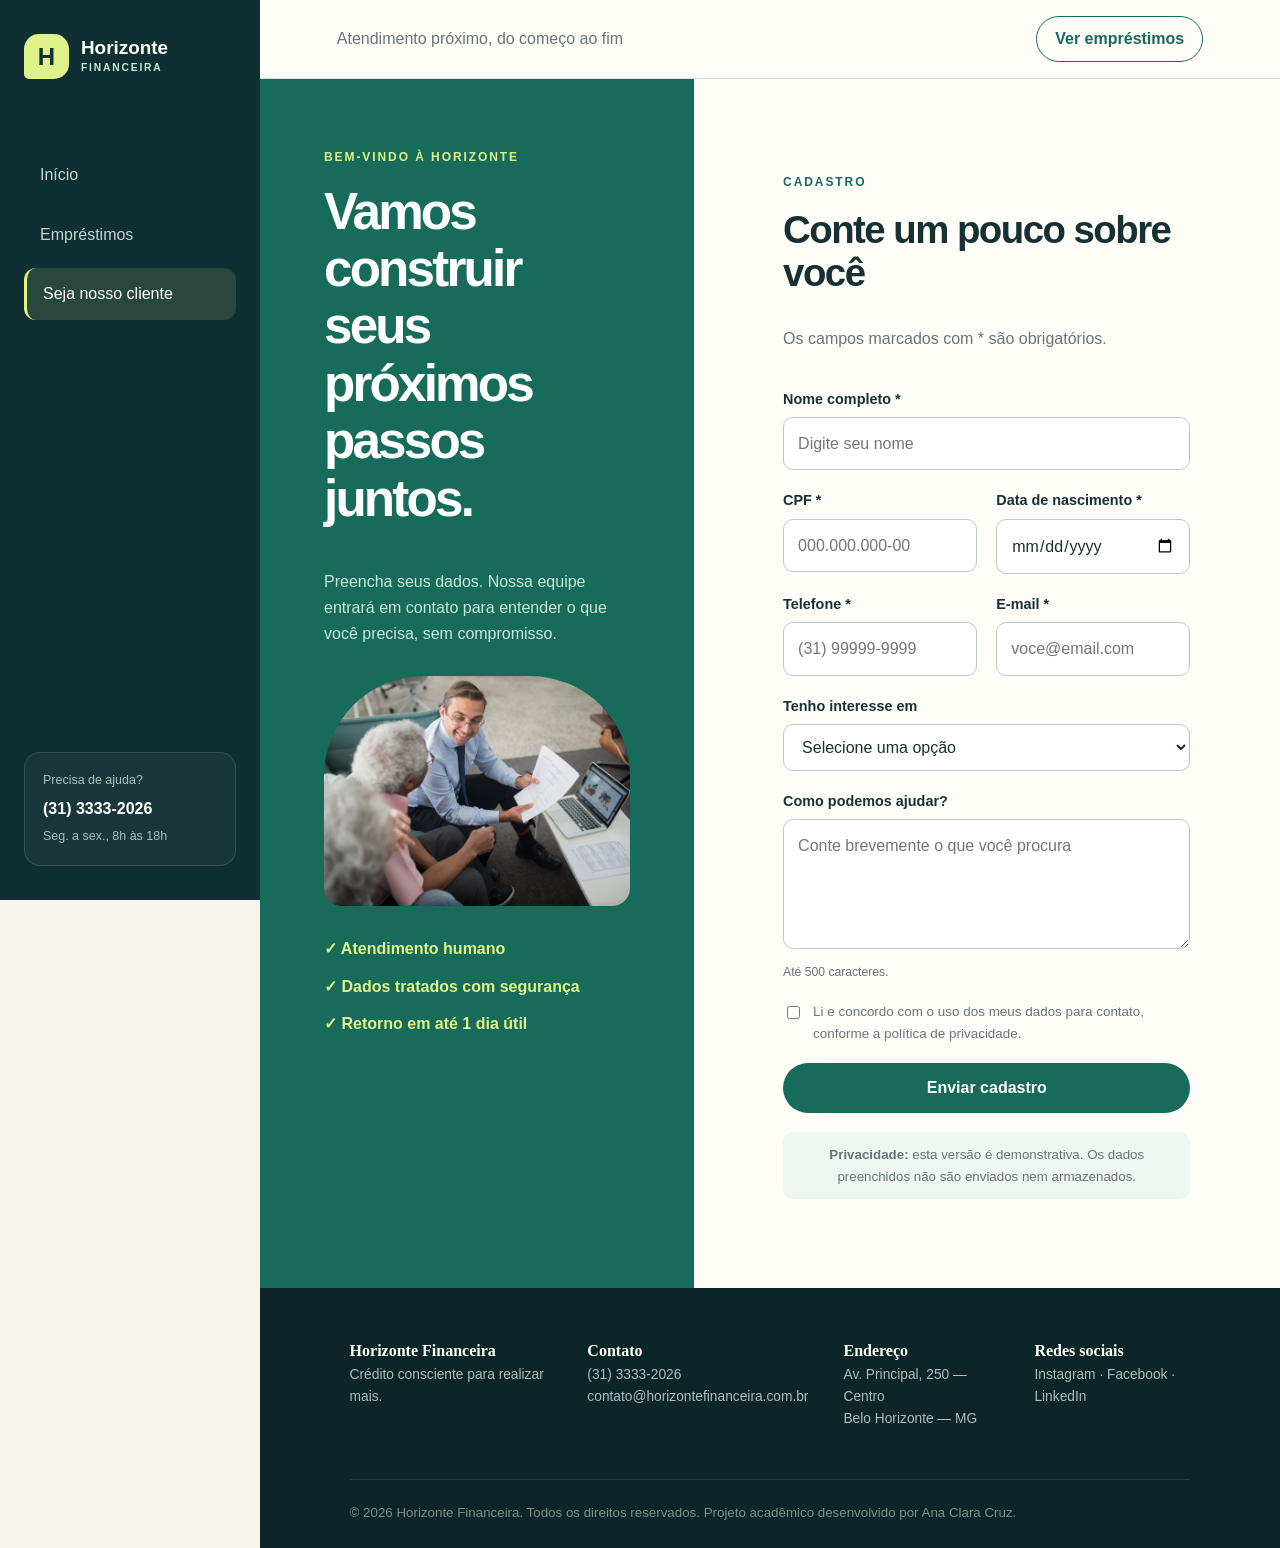
==== commit 61b6ca11: "Link client page image styles externally" ====
--- a/cliente.html
+++ b/cliente.html
@@ -10,6 +10,7 @@
 
   <title>Horizonte Financeira | Seja nosso cliente</title>
   <link rel="stylesheet" href="css/style.css">
+  <link rel="stylesheet" href="css/cliente.css">
 </head>
 <body>
   <a class="skip-link" href="#conteudo">Pular para o conteúdo</a>
--- a/css/cliente.css
+++ b/css/cliente.css
@@ -0,0 +1,8 @@
+/* Estilos específicos da página de cadastro */
+.person-illustration img {
+  display: block;
+  width: 100%;
+  height: 100%;
+  object-fit: cover;
+  object-position: center;
+}
